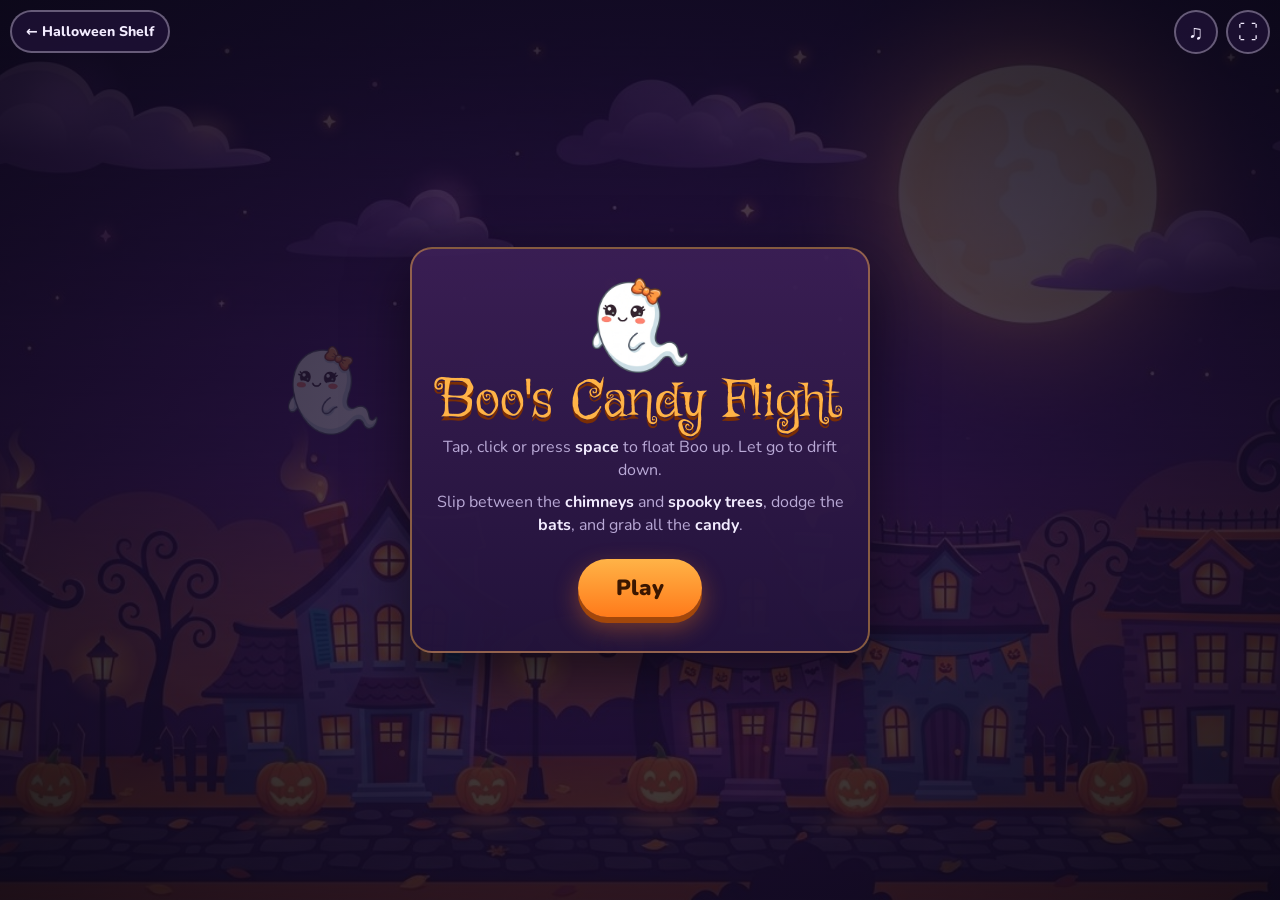
==== game/index.html @ de0d504c "Boo's Candy Flight: tap-to-float Halloween game (test page, not linked from the shelf yet) Own art (" ====
<!doctype html>
<html lang="en">
<head>
<meta charset="utf-8" />
<meta name="viewport" content="width=device-width, initial-scale=1, maximum-scale=1, user-scalable=no, viewport-fit=cover" />
<title>Boo's Candy Flight | The Halloween Shelf</title>
<meta name="description" content="Fly Boo the little ghost through a spooky town, dodge the chimneys, trees and bats, and grab the candy. A Halloween game from The Gentle Bookshop's Halloween Shelf." />
<meta property="og:title" content="Boo's Candy Flight: our Halloween game" />
<meta property="og:description" content="Fly Boo the little ghost through a spooky town, dodge the bats and grab the candy." />
<meta property="og:image" content="https://ainjection.github.io/halloween-books/game/assets/og.jpg" />
<link rel="icon" href="assets/ghost.png" />
<link rel="preconnect" href="https://fonts.googleapis.com">
<link rel="stylesheet" href="https://fonts.googleapis.com/css2?family=Griffy&family=Nunito:wght@400;700;800;900&display=swap">
<style>
:root { --night:#0b0816; --plum:#22133a; --dusk:#3b1f55; --moon:#f6ecc9; --pumpkin:#ff7a1a; --glow:#ffb347; --ghost:#eef1ff; --ink:#f3ecff; --muted:#b9a9d6; }
* { margin:0; padding:0; box-sizing:border-box; -webkit-tap-highlight-color:transparent; }
html, body { width:100%; height:100%; overflow:hidden; background:var(--night); color:var(--ink); font-family:"Nunito", system-ui, sans-serif; touch-action:none; overscroll-behavior:none; }
#game { position:fixed; inset:0; width:100%; height:100%; display:block; }
.hud { position:fixed; left:0; right:0; top:max(10px, env(safe-area-inset-top)); display:flex; justify-content:center; pointer-events:none; }
#score { font-family:"Griffy", Georgia, serif; font-size:clamp(40px, 9vh, 76px); color:var(--glow); text-shadow:0 4px 0 #7a2e05, 0 0 22px rgba(255,179,71,.55); }
.btns { position:fixed; right:max(10px, env(safe-area-inset-right)); top:max(10px, env(safe-area-inset-top)); display:flex; gap:8px; z-index:5; }
.btns button { width:44px; height:44px; border-radius:50%; border:2px solid rgba(243,236,255,.35); background:rgba(34,19,58,.7); color:var(--ink); font-size:20px; cursor:pointer; }
#back { position:fixed; left:max(10px, env(safe-area-inset-left)); top:max(10px, env(safe-area-inset-top)); z-index:5; padding:10px 14px; border-radius:22px; background:rgba(34,19,58,.7); border:2px solid rgba(243,236,255,.35); color:var(--ink); font-weight:800; font-size:14px; text-decoration:none; }
.overlay { position:fixed; inset:0; display:flex; align-items:center; justify-content:center; padding:18px; background:radial-gradient(ellipse at center, rgba(34,19,58,.72), rgba(11,8,22,.9)); z-index:4; }
.overlay[hidden] { display:none; }
.card { width:min(460px, 100%); max-height:100%; overflow:auto; text-align:center; padding:22px 20px; border-radius:22px; background:linear-gradient(180deg, rgba(59,31,85,.95), rgba(34,19,58,.97)); border:2px solid rgba(255,179,71,.45); box-shadow:0 20px 60px rgba(0,0,0,.55); }
h1 { font-family:"Griffy", Georgia, serif; font-weight:400; font-size:clamp(34px, 7vh, 52px); line-height:1.02; color:var(--glow); text-shadow:0 4px 0 #7a2e05; }
h2 { font-family:"Griffy", Georgia, serif; font-weight:400; font-size:clamp(38px, 8vh, 60px); color:var(--glow); text-shadow:0 4px 0 #7a2e05; }
.hero { width:96px; height:96px; object-fit:contain; margin:6px auto 2px; display:block; animation:bob 1.6s ease-in-out infinite; }
@keyframes bob { 50% { transform:translateY(-8px); } }
p { color:var(--muted); font-size:16px; line-height:1.45; margin:8px 0; }
p b { color:var(--ink); }
.play { margin:14px auto 4px; display:inline-block; padding:14px 38px; border-radius:40px; border:0; cursor:pointer; background:linear-gradient(180deg, #ffb347, #ff7a1a); color:#3a1600; font-family:"Nunito"; font-weight:900; font-size:22px; box-shadow:0 6px 0 #a3470a, 0 10px 24px rgba(255,122,26,.4); }
.play:active { transform:translateY(3px); box-shadow:0 3px 0 #a3470a; }
.stats { display:flex; justify-content:center; gap:26px; margin:8px 0 2px; }
.stats div { font-size:13px; color:var(--muted); text-transform:uppercase; letter-spacing:.08em; font-weight:800; }
.stats span { display:block; font-family:"Griffy", Georgia, serif; font-size:34px; color:var(--ink); letter-spacing:0; text-transform:none; }
.shelf-title { margin-top:14px; font-weight:900; color:var(--ink); font-size:15px; }
.books { display:flex; gap:10px; justify-content:center; margin-top:8px; }
.books a { width:30%; max-width:118px; text-decoration:none; color:var(--muted); font-size:11px; line-height:1.25; font-weight:700; }
.books img { width:100%; aspect-ratio:1/1.3; object-fit:cover; border-radius:6px; box-shadow:0 6px 16px rgba(0,0,0,.5); display:block; margin-bottom:5px; }
.shelf-link { display:inline-block; margin-top:12px; color:var(--glow); font-weight:800; font-size:14px; }
</style>
</head>
<body>
<canvas id="game"></canvas>
<a id="back" href="../?src=game">&larr; Halloween Shelf</a>
<div class="hud"><div id="score" hidden>0</div></div>
<div class="btns"><button id="mute" aria-label="Sound on or off">&#9835;</button><button id="full" aria-label="Full screen">&#9974;</button></div>

<div class="overlay" id="start">
  <div class="card">
    <img class="hero" src="assets/ghost.png" alt="Boo the little ghost" />
    <h1>Boo's Candy Flight</h1>
    <p>Tap, click or press <b>space</b> to float Boo up. Let go to drift down.</p>
    <p>Slip between the <b>chimneys</b> and <b>spooky trees</b>, dodge the <b>bats</b>, and grab all the <b>candy</b>.</p>
    <button class="play" id="playBtn">Play</button>
    <p id="bestStart"></p>
  </div>
</div>

<div class="overlay" id="over" hidden>
  <div class="card">
    <h2>BOO!</h2>
    <p>Try again?</p>
    <div class="stats"><div>Score<span id="finalScore">0</span></div><div>Best<span id="bestScore">0</span></div></div>
    <button class="play" id="againBtn">Play again</button>
    <div class="shelf-title">While you catch your breath, from our Halloween Shelf:</div>
    <div class="books" id="books"></div>
    <a class="shelf-link" href="../?src=game-over">See the whole Halloween Shelf &rarr;</a>
  </div>
</div>

<script>
(() => {
  /* ---------- books shown between goes (rotating) ---------- */
  const BOOKS = [
    ['B0HGVBNKZS', 'halloween-grayscale-vol1.jpg', 'Halloween Grayscale Colouring, Vol. 1'],
    ['B0HGVLK1VQ', 'halloween-grayscale-vol2.jpg', 'Halloween Grayscale Colouring, Vol. 2'],
    ['B0HGVDWKP4', 'halloween-grayscale-complete.jpg', 'Halloween Grayscale: Complete'],
    ['B0H7JDLNMW', 'halloween-seek-and-find.jpg', 'Halloween Seek & Find'],
    ['B0HG5NLN8R', 'halloween-word-search-easy.jpg', 'Halloween Word Search: Easy'],
    ['B0HHXQ9NFH', 'halloween-word-search-hard.jpg', 'Halloween Word Search: Hard'],
    ['B0HKDV7FFW', 'halloween-mosaics-vol1.jpg', 'Halloween Mystery Mosaics, Vol. 1'],
    ['B0HKDD3VKC', 'halloween-mosaics-vol2.jpg', 'Halloween Mystery Mosaics, Vol. 2'],
    ['B0HKDCMRS1', 'halloween-mosaics-complete.jpg', 'Halloween Mystery Mosaics: Complete'],
    ['B0HL6G178R', 'halloween-pocket-sudoku.jpg', 'Pocket Sudoku: Halloween'],
  ];
  let bookOffset = Math.floor(Math.random() * BOOKS.length);
  function showBooks() {
    const el = document.getElementById('books'); el.innerHTML = '';
    for (let i = 0; i < 3; i++) {
      const [asin, cover, name] = BOOKS[(bookOffset + i) % BOOKS.length];
      const a = document.createElement('a');
      a.href = `https://www.amazon.com/dp/${asin}`; a.target = '_blank'; a.rel = 'noopener';
      a.innerHTML = `<img src="../covers/${cover}" alt="${name} cover" loading="lazy" />${name}`;
      a.addEventListener('click', () => { try { window.__track && window.__track('game-book-click'); } catch (e) {} });
      el.appendChild(a);
    }
    bookOffset = (bookOffset + 3) % BOOKS.length;
  }

  /* ---------- storage (best score) ---------- */
  const store = { get(k, d) { try { const v = localStorage.getItem(k); return v === null ? d : v; } catch (e) { return d; } },
                  set(k, v) { try { localStorage.setItem(k, v); } catch (e) {} } };
  let best = parseInt(store.get('boo-best', '0'), 10) || 0;
  let muted = store.get('boo-muted', '0') === '1';

  /* ---------- images ---------- */
  const IMG = {};
  const names = ['background', 'ghost', 'bat', 'candy', 'chimney', 'tree'];
  let loaded = 0;
  names.forEach(n => { const i = new Image(); i.onload = () => loaded++; i.src = `assets/${n}.${n === 'background' ? 'jpg' : 'png'}`; IMG[n] = i; });

  /* ---------- sound: music file + tiny synth effects ---------- */
  const music = new Audio('assets/music.mp3'); music.loop = true; music.volume = 0.45;
  const booSound = new Audio('../sounds/ghost.mp3'); booSound.volume = 0.7;
  let AC = null;
  function ac() { if (!AC) { try { AC = new (window.AudioContext || window.webkitAudioContext)(); } catch (e) {} } return AC; }
  function whoosh() {
    const c = ac(); if (!c || muted) return;
    const len = 0.18, buf = c.createBuffer(1, c.sampleRate * len, c.sampleRate), d = buf.getChannelData(0);
    for (let i = 0; i < d.length; i++) d[i] = (Math.random() * 2 - 1) * (1 - i / d.length);
    const src = c.createBufferSource(); src.buffer = buf;
    const f = c.createBiquadFilter(); f.type = 'bandpass'; f.Q.value = 1.2;
    f.frequency.setValueAtTime(700, c.currentTime); f.frequency.exponentialRampToValueAtTime(2400, c.currentTime + len);
    const g = c.createGain(); g.gain.setValueAtTime(0.22, c.currentTime); g.gain.exponentialRampToValueAtTime(0.001, c.currentTime + len);
    src.connect(f).connect(g).connect(c.destination); src.start();
  }
  function chime() {
    const c = ac(); if (!c || muted) return;
    [880, 1320].forEach((hz, k) => {
      const o = c.createOscillator(), g = c.createGain(), t = c.currentTime + k * 0.07;
      o.type = 'sine'; o.frequency.value = hz;
      g.gain.setValueAtTime(0.0001, t); g.gain.exponentialRampToValueAtTime(0.25, t + 0.01); g.gain.exponentialRampToValueAtTime(0.0001, t + 0.25);
      o.connect(g).connect(c.destination); o.start(t); o.stop(t + 0.3);
    });
  }
  function setMuted(m) { muted = m; store.set('boo-muted', m ? '1' : '0'); document.getElementById('mute').style.opacity = m ? 0.45 : 1; if (m) music.pause(); else if (state === 'play') music.play().catch(() => {}); }

  /* ---------- canvas: world is 1000 units tall, width follows the screen ---------- */
  const cv = document.getElementById('game'), ctx = cv.getContext('2d');
  let W = 1000, H = 1000, scale = 1, dpr = 1;
  function resize() {
    dpr = Math.min(window.devicePixelRatio || 1, 2);
    cv.width = Math.round(innerWidth * dpr); cv.height = Math.round(innerHeight * dpr);
    scale = cv.height / H; W = cv.width / scale;
  }
  addEventListener('resize', resize); resize();

  /* ---------- game state ---------- */
  const GRAV = 2000, FLAP = -620, GHOST_R = 34;
  let state = 'start', ghost, pipes, bats, candies, score, speed, bgX, t0, lastT, spawnIn, batIn, dying;
  function reset() {
    ghost = { x: Math.max(160, W * 0.26), y: H * 0.45, vy: 0, rot: 0 };
    pipes = []; bats = []; candies = []; score = 0; speed = 250; bgX = 0; spawnIn = 0.6; batIn = 4; dying = 0;
    document.getElementById('score').textContent = '0';
  }
  reset();

  function spawnPipe() {
    const gap = Math.max(245, 330 - score * 3.5);
    const margin = 120, cy = margin + gap / 2 + Math.random() * (H - 2 * margin - gap - 60);
    const w = 118;
    pipes.push({ x: W + 40, w, top: cy - gap / 2, bot: cy + gap / 2, passed: false });
    if (Math.random() < 0.75) candies.push({ x: W + 40 + w / 2, y: cy + (Math.random() - 0.5) * gap * 0.35, got: false, spin: Math.random() * 6 });
  }
  function spawnBat() {
    // bats fly between the obstacle columns, bobbing, a little faster than the scroll
    bats.push({ x: W + 80, baseY: 160 + Math.random() * (H - 360), y: 0, phase: Math.random() * 6, v: speed * (1.25 + Math.random() * 0.3), flap: 0 });
  }

  function flap() {
    if (state !== 'play' || dying) return;
    ghost.vy = FLAP; whoosh();
  }

  function circleRect(cx, cy, r, x, y, w, h) {
    const nx = Math.max(x, Math.min(cx, x + w)), ny = Math.max(y, Math.min(cy, y + h));
    return (cx - nx) ** 2 + (cy - ny) ** 2 < r * r;
  }

  function die() {
    if (dying) return;
    dying = 0.001; music.pause(); if (!muted) { booSound.currentTime = 0; booSound.play().catch(() => {}); }
    if (score > best) { best = score; store.set('boo-best', String(best)); }
    try { window.__track && window.__track('game-over'); } catch (e) {}
    setTimeout(() => {
      state = 'over';
      document.getElementById('finalScore').textContent = score;
      document.getElementById('bestScore').textContent = best;
      showBooks();
      document.getElementById('over').hidden = false;
      document.getElementById('score').hidden = true;
    }, 850);
  }

  function update(dt) {
    bgX += speed * 0.25 * dt;
    if (state !== 'play') { ghost.y = H * 0.45 + Math.sin(performance.now() / 400) * 18; return; }
    if (dying) { ghost.vy += GRAV * dt; ghost.y += ghost.vy * dt; ghost.rot = Math.min(1.4, ghost.rot + dt * 4); return; }
    speed = Math.min(430, 250 + score * 6);
    ghost.vy += GRAV * dt; ghost.y += ghost.vy * dt; ghost.rot = Math.max(-0.45, Math.min(0.9, ghost.vy / 1100));
    if (ghost.y < 50) { ghost.y = 50; if (ghost.vy < 0) ghost.vy = 0; }   // soft ceiling: kid-friendly, no death at the top
    if (ghost.y > H - 40) die();
    spawnIn -= dt; if (spawnIn <= 0) { spawnPipe(); spawnIn = 440 / speed + 0.55; }
    batIn -= dt; if (batIn <= 0 && score >= 3) { spawnBat(); batIn = 3.2 + Math.random() * 3.5 - Math.min(1.5, score * 0.04); }
    for (const p of pipes) {
      p.x -= speed * dt;
      if (!p.passed && p.x + p.w < ghost.x) { p.passed = true; score++; document.getElementById('score').textContent = score; }
      const r = GHOST_R * 0.82;   // forgiving hitbox
      if (circleRect(ghost.x, ghost.y, r, p.x + 10, -2000, p.w - 20, p.top + 2000) || circleRect(ghost.x, ghost.y, r, p.x + 14, p.bot, p.w - 28, 4000)) die();
    }
    pipes = pipes.filter(p => p.x + p.w > -60);
    for (const b of bats) {
      b.x -= b.v * dt; b.phase += dt * 3; b.y = b.baseY + Math.sin(b.phase) * 55; b.flap += dt * 14;
      if ((ghost.x - b.x) ** 2 + (ghost.y - b.y) ** 2 < (GHOST_R * 0.8 + 26) ** 2) die();
    }
    bats = bats.filter(b => b.x > -120);
    for (const c of candies) {
      c.x -= speed * dt; c.spin += dt * 3;
      if (!c.got && (ghost.x - c.x) ** 2 + (ghost.y - c.y) ** 2 < (GHOST_R + 30) ** 2) { c.got = true; score++; document.getElementById('score').textContent = score; chime(); }
    }
    candies = candies.filter(c => c.x > -80 && !c.got);
  }

  function drawBg() {
    const img = IMG.background;
    if (!img.complete || !img.naturalWidth) { ctx.fillStyle = '#2a1545'; ctx.fillRect(0, 0, W, H); return; }
    // one still backdrop (no mirrored copy, so only one moon); framed so the moon (at ~72% across the art) stays in view on narrow phones
    const bh = H, bw = img.naturalWidth * (H / img.naturalHeight);
    if (bw <= W) { ctx.drawImage(img, 0, 0, W, W * img.naturalHeight / img.naturalWidth > H ? W * img.naturalHeight / img.naturalWidth : H); return; }
    const off = Math.max(0, Math.min(bw - W, bw * 0.78 - W * 0.8));
    ctx.drawImage(img, -off, 0, bw, bh);
  }
  function drawPipe(p) {
    const ch = IMG.chimney, tr = IMG.tree;
    // top chimney: image anchored at its bottom (the pot) on the gap edge, extends up off-screen
    if (ch.naturalWidth) { const w = p.w * 1.08, h = Math.max(ch.naturalHeight * (w / ch.naturalWidth), p.top + 40); ctx.drawImage(ch, p.x - p.w * 0.04, p.top - h, w, h); }
    else { ctx.fillStyle = '#5a3a4a'; ctx.fillRect(p.x, 0, p.w, p.top); }
    if (tr.naturalWidth) { const w = p.w * 2.7, h = Math.max(tr.naturalHeight * (w / tr.naturalWidth), H - p.bot + 40); ctx.drawImage(tr, p.x + p.w / 2 - w / 2, p.bot - 18, w, h); }
    else { ctx.fillStyle = '#3b2250'; ctx.fillRect(p.x, p.bot, p.w, H - p.bot); }
  }
  function draw() {
    ctx.setTransform(scale, 0, 0, scale, 0, 0);
    drawBg();
    pipes.forEach(drawPipe);
    for (const c of candies) { if (IMG.candy.naturalWidth) { ctx.save(); ctx.translate(c.x, c.y); ctx.rotate(Math.sin(c.spin) * 0.35); const cw = 78, chh = cw * IMG.candy.naturalHeight / IMG.candy.naturalWidth; ctx.drawImage(IMG.candy, -cw / 2, -chh / 2, cw, chh); ctx.restore(); } }
    for (const b of bats) { if (IMG.bat.naturalWidth) { const sy = 0.75 + Math.abs(Math.sin(b.flap)) * 0.35; ctx.save(); ctx.translate(b.x, b.y); ctx.scale(1, sy); const bw2 = 110, bh2 = bw2 * IMG.bat.naturalHeight / IMG.bat.naturalWidth; ctx.drawImage(IMG.bat, -bw2 / 2, -bh2 / 2, bw2, bh2); ctx.restore(); } }
    if (IMG.ghost.naturalWidth) { ctx.save(); ctx.translate(ghost.x, ghost.y); ctx.rotate(ghost.rot); ctx.globalAlpha = dying ? 0.8 : 1; const gw = 100, gh = gw * IMG.ghost.naturalHeight / IMG.ghost.naturalWidth; ctx.drawImage(IMG.ghost, -gw / 2, -gh / 2, gw, gh); ctx.restore(); }
  }
  function loop(t) {
    const dt = Math.min(0.033, (t - (lastT || t)) / 1000); lastT = t;
    update(dt); draw(); requestAnimationFrame(loop);
  }
  requestAnimationFrame(loop);
  window.__boo = () => ({ state, y: ghost.y, vy: ghost.vy, score, gaps: pipes.filter(p => p.x + p.w > ghost.x - 40).slice(0, 1).map(p => [p.top, p.bot, p.x]) });   // for automated play-testing

  function startGame() {
    reset(); state = 'play';
    document.getElementById('start').hidden = true; document.getElementById('over').hidden = true;
    document.getElementById('score').hidden = false;
    ac(); if (!muted) { music.currentTime = 0; music.play().catch(() => {}); }
    try { window.__track && window.__track('game-start'); } catch (e) {}
    flap();
  }

  /* ---------- input ---------- */
  document.getElementById('playBtn').addEventListener('click', e => { e.stopPropagation(); startGame(); });
  document.getElementById('againBtn').addEventListener('click', e => { e.stopPropagation(); startGame(); });
  cv.addEventListener('pointerdown', e => { e.preventDefault(); flap(); });
  addEventListener('keydown', e => {
    if (e.code === 'Space' || e.code === 'ArrowUp') { e.preventDefault(); if (state === 'play') flap(); else startGame(); }
  });
  document.getElementById('mute').addEventListener('click', e => { e.stopPropagation(); setMuted(!muted); });
  document.getElementById('full').addEventListener('click', e => {
    e.stopPropagation();
    const d = document.documentElement;
    if (!document.fullscreenElement) (d.requestFullscreen || d.webkitRequestFullscreen || (() => {})).call(d);
    else (document.exitFullscreen || document.webkitExitFullscreen || (() => {})).call(document);
  });
  setMuted(muted);
  document.getElementById('bestStart').textContent = best ? `Your best so far: ${best}` : '';
})();
</script>
<script src="../track.js" defer></script>
</body>
</html>
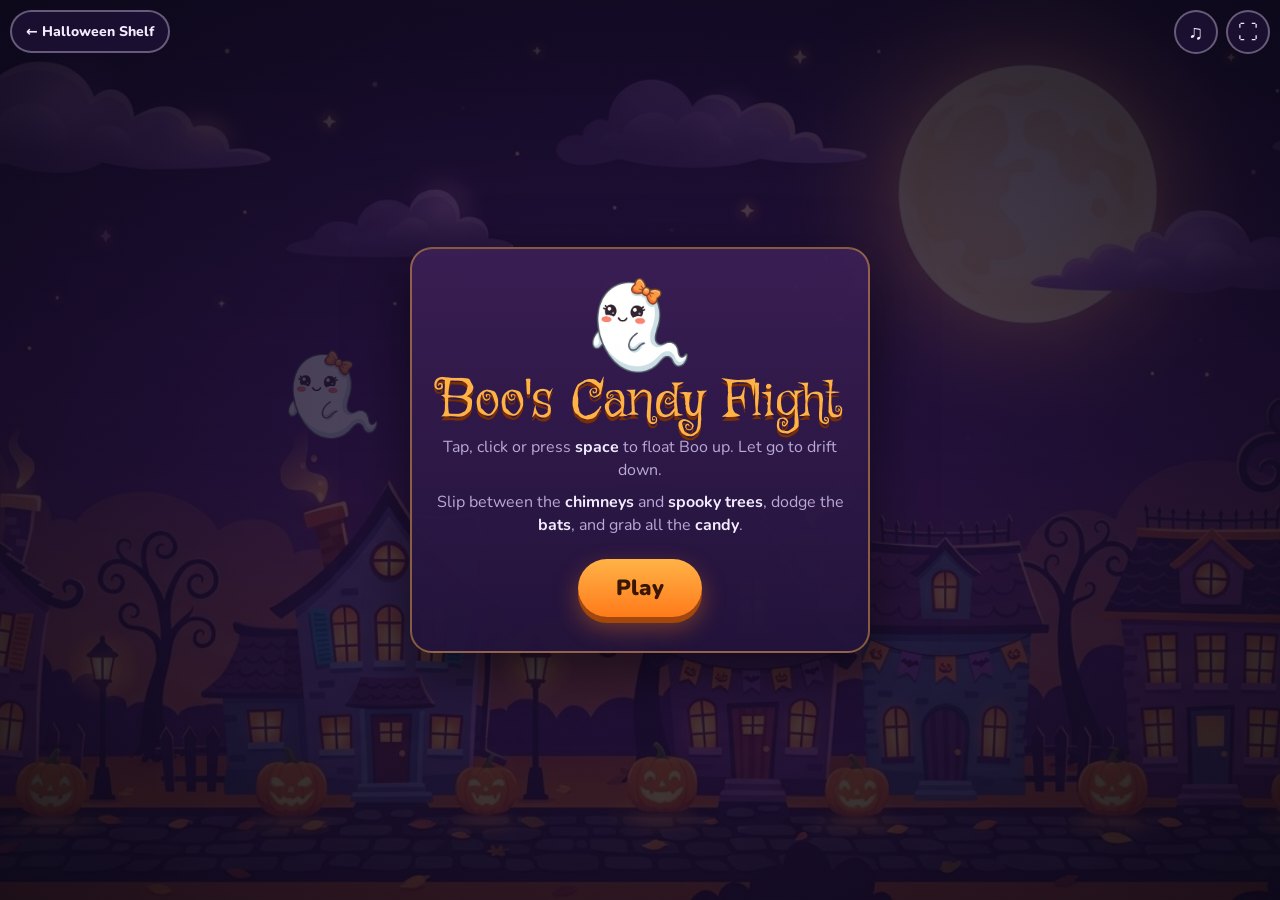
==== commit 97f91be7: "Add Amazon Associates tag (gentlebooksho-20) to all Amazon links + disclosure line Co-Authored-By: C" ====
--- a/game/index.html
+++ b/game/index.html
@@ -92,7 +92,7 @@
     for (let i = 0; i < 3; i++) {
       const [asin, cover, name] = BOOKS[(bookOffset + i) % BOOKS.length];
       const a = document.createElement('a');
-      a.href = `https://www.amazon.com/dp/${asin}`; a.target = '_blank'; a.rel = 'noopener';
+      a.href = `https://www.amazon.com/dp/${asin}?tag=gentlebooksho-20`; a.target = '_blank'; a.rel = 'noopener';
       a.innerHTML = `<img src="../covers/${cover}" alt="${name} cover" loading="lazy" />${name}`;
       a.addEventListener('click', () => { try { window.__track && window.__track('game-book-click'); } catch (e) {} });
       el.appendChild(a);
